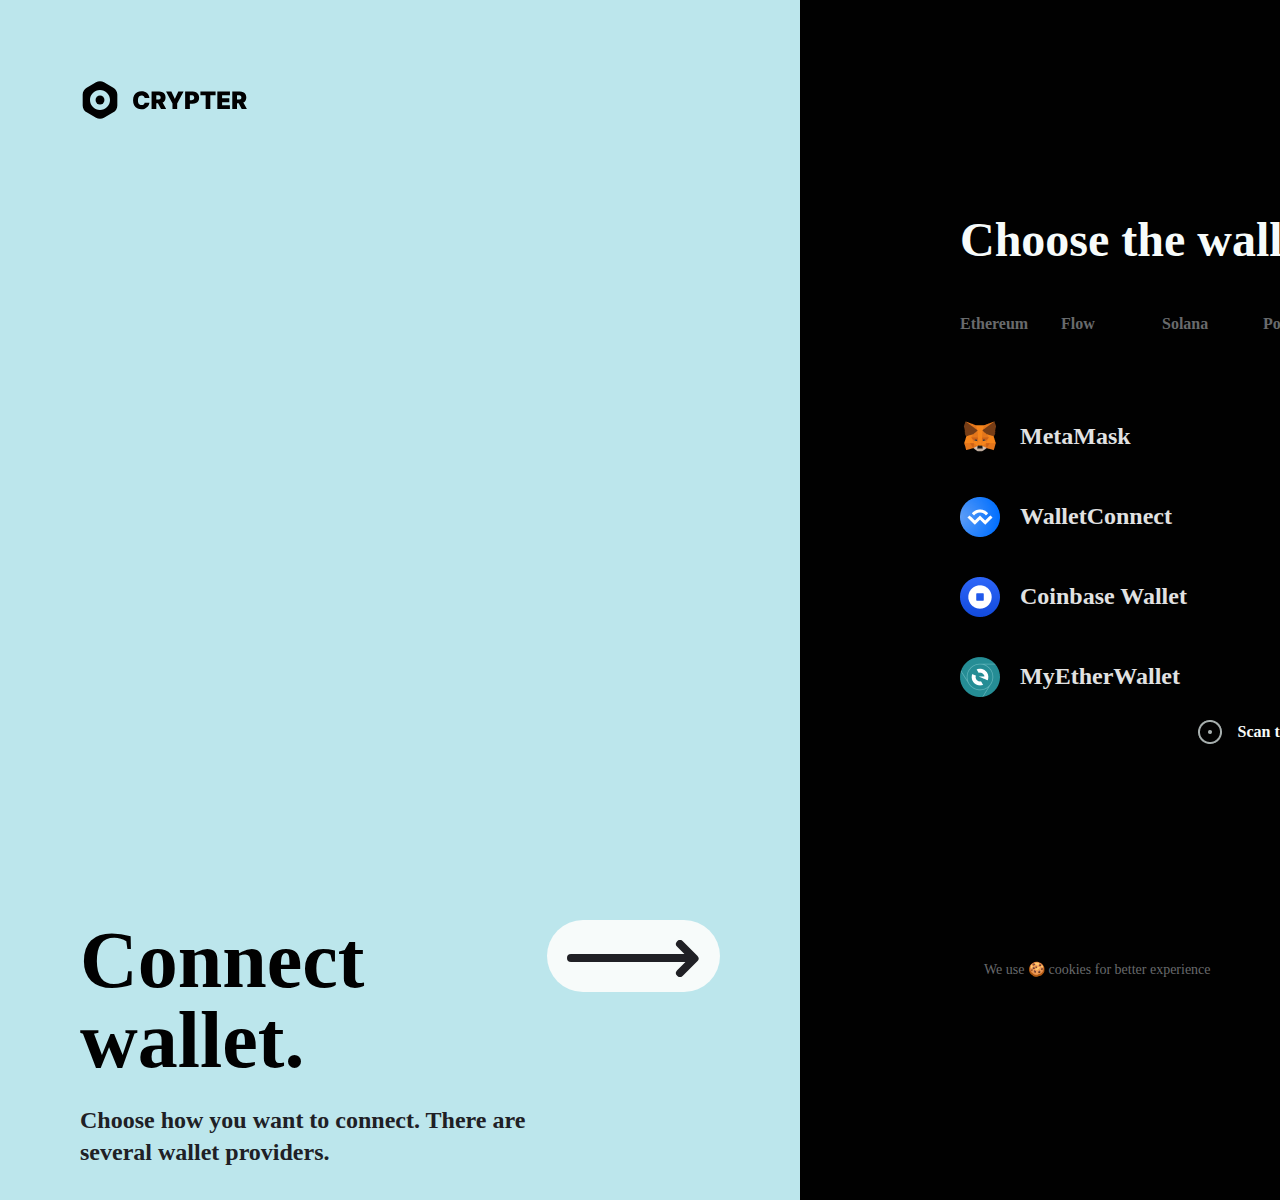
==== connect wallet.html @ 73dee532 "commit" ====
<!DOCTYPE html>
<html lang="en">
<head>
    <meta charset="UTF-8">
    <meta http-equiv="X-UA-Compatible" content="IE=edge">
    <meta name="viewport" content="width=device-width, initial-scale=1.0">
    <title>connect wallet</title>
    <link rel="stylesheet" href="./styles/reset.css">
    <link rel="stylesheet" href="./styles/connect wallet.css">
</head>
<body>
    <main>
        <div class="container1">
            <img class="logo" src="./img/logo.svg" alt="logo">
            <div class="container1-box">
                <div class="container1-content-box">
                    <h2 class="container1-title">Connect wallet.</h2>
                    <div class="box">
                        <img class="strelochka" src="./img/Group 2.svg" alt="strelochka">
                    </div>
                </div>
                <p class="container1-text">Choose how you want to connect. There are <br> several wallet providers.</p>
            </div>
        </div>
        <div class="container2">
            <div class="container2-box">
                <h2 class="container2-box-title">Choose the wallet</h2>
                <div class="container2-box-list">
                    <p class="container2-box-Ethereum">Ethereum</p>
                    <p class="container2-box-Flow">Flow</p>
                    <p class="container2-box-Solana">Solana</p>
                    <p class="container2-box-Polygon">Polygon</p>
                </div>
                <div class="wallet-icon-container">
                    <div class="wallet-icon-box1">
                        <img class="wallet-icon" src="./img/wallet icon.png" alt="wallet-icon">
                        <p class="wallet-icon-text">MetaMask</p>
                    </div>
                    <div class="wallet-icon-box2">
                        <img class="wallet-icon2" src="./img/wallet-icon2.png" alt="wallet-icon">
                        <p class="wallet-icon2-text">WalletConnect</p>
                    </div>
                    <div class="wallet-icon3-box1">
                        <img class="wallet-icon3" src="./img/wallet icon3.png" alt="wallet-icon">
                        <p class="wallet-icon3-text">Coinbase Wallet</p>
                    </div>
                    <div class="wallet-icon4-box1">
                        <img class="wallet-icon4" src="./img/wallet icon4.png" alt="wallet-icon">
                        <p class="wallet-icon4-text">MyEtherWallet</p>
                    </div>
                </div>
                <div class="container2-box-placeholder">
                    <img class="container2-placeholder" src="./img/placeholder.png" alt="placeholder">
                    <p class="container2-text">Scan to connect</p>
                </div>
                <div class="last-container">
                    <p class="last-container-text1">We use 🍪 cookies for better experience</p>
                    <p class="last-container-text2">Accept</p>
                </div>
            </div>
        </div>
    </main>
</body>
</html>
---- styles/connect wallet.css ----
body {
    width: 1600px;
    height: 1200px;
}
.container1 {
    width: 800px;
    height: 1200px;
    display: flex;
    flex-direction: column;
    justify-content: space-between;
    align-items: flex-start;
    padding: 80px;  
    background: #BCE6EC;
}
.container1-box {
    width: 640px;
    height: 248px;
    margin-top: 800px;
}
.container1-title {
    width: 520px;
    height: 160px;
    font-family: 'Inter';
    font-style: normal;
    font-weight: 800;
    font-size: 80px;
    line-height: 80px;
    color: #010101;
}
.container1-content-box {
    display: flex;
    flex-direction: row;
}
.box {
    width: 192px;
    height: 72px;
    right: 80px;
    bottom: 248px;
    background: #F7FBFA;
    border-radius: 48px;
}
.strelochka {
    margin-top: 20px;
    margin-left: 20px;
}
.container1-text {
    margin-top: 24px;
    width: 640px;
    height: 64px;
    font-family: 'Inter';
    font-style: normal;
    font-weight: 700;
    font-size: 24px;
    line-height: 32px;
    color: #202025;
}
.container2 {
    margin-left: 800px;
    margin-top: -1200px;
    padding: 80px;
    width: 800px;
    height: 1200px;
    background: #010101;
}
.container2-box {
    margin-top: 80px;
    margin-left: 80px;
}
.container2-box-title {
    margin-top: 136px;
    width: 640px;
    height: 48px;
    font-family: 'Inter';
    font-style: normal;
    font-weight: 800;
    font-size: 48px;
    line-height: 48px;
    color: #F7FBFA;
}
.container2-box-list {
    margin-top: 48px;
    display: flex;
    flex-direction: row;
    gap: 64px;
}
.container2-box-Ethereum {
    width: 37px;
    height: 24px;
    font-family: 'Inter';
    font-style: normal;
    font-weight: 700;
    font-size: 16px;
    line-height: 24px;
    color: #686A6C;
}
.container2-box-Flow {
    width: 37px;
    height: 24px;
    font-family: 'Inter';
    font-style: normal;
    font-weight: 700;
    font-size: 16px;
    line-height: 24px;
    color: #686A6C;
}
.container2-box-Solana {
    width: 37px;
    height: 24px;
    font-family: 'Inter';
    font-style: normal;
    font-weight: 700;
    font-size: 16px;
    line-height: 24px;
    color: #686A6C;
}
.container2-box-Polygon {
    width: 37px;
    height: 24px;
    font-family: 'Inter';
    font-style: normal;
    font-weight: 700;
    font-size: 16px;
    line-height: 24px;
    color: #686A6C;
}
.container2-box-Ethereum:hover {
    color: #F7FBFA;
}
.container2-box-Flow:hover {
    color: #F7FBFA;
}
.container2-box-Solana:hover {
    color: #F7FBFA;
}
.container2-box-Polygon:hover {
    color: #F7FBFA;
}
.wallet-icon-container {
    margin-top: 64px;
    gap: 20px;
}
.wallet-icon-box1 {
    display: flex;
    flex-direction: row;
    gap: 20px;
    width: 640px;
    height: 80px;
}
.wallet-icon-text {
    margin-top: 20px;
    width: 120px;
    height: 32px;
    font-family: 'Inter';
    font-style: normal;
    font-weight: 700;
    font-size: 24px;
    line-height: 32px;
    color: #E1E2E2;
}
.wallet-icon-box1:hover {
    border: 2px solid #4c7a08;
    border-radius: 12px;
    background: #202025;
}
.wallet-icon-box2 {
    display: flex;
    flex-direction: row;
    gap: 20px;
    width: 640px;
    height: 80px;
}
.wallet-icon2-text {
    margin-top: 20px;
    width: 169px;
    height: 32px;
    font-family: 'Inter';
    font-style: normal;
    font-weight: 700;
    font-size: 24px;
    line-height: 32px;
    color: #E1E2E2;
}
.wallet-icon-box2:hover {
    border: 2px solid #4c7a08;
    border-radius: 12px;
    background: #202025;
}
.wallet-icon3-box1 {
    display: flex;
    flex-direction: row;
    gap: 20px;
    width: 640px;
    height: 80px;
}
.wallet-icon3-text {
    margin-top: 20px;
    width: 185px;
    height: 32px;
    font-family: 'Inter';
    font-style: normal;
    font-weight: 700;
    font-size: 24px;
    line-height: 32px;
    color: #E1E2E2;
}
.wallet-icon3-box1:hover {
    border: 2px solid #4c7a08;
    border-radius: 12px;
    background: #202025;
}
.wallet-icon4-box1 {
    display: flex;
    flex-direction: row;
    gap: 20px;
    width: 640px;
    height: 80px;
}
.wallet-icon4-text {
    margin-top: 20px;
    width: 168px;
    height: 32px;
    font-family: 'Inter';
    font-style: normal;
    font-weight: 700;
    font-size: 24px;
    line-height: 32px;
    color: #E1E2E2;
}
.wallet-icon4-box1:hover {
    border: 2px solid #4c7a08;
    border-radius: 12px;
    background: #202025;
}
.wallet-icon {
    margin-top: 17px;
    width: 40px;
    height: 40px;
}
.wallet-icon2 {
    margin-top: 17px;
    width: 40px;
    height: 40px;
}
.wallet-icon3 {
    margin-top: 17px;
    width: 40px;
    height: 40px;
}
.wallet-icon4 {
    margin-top: 17px;
    width: 40px;
    height: 40px;
}
.container2-box-placeholder {
    display: flex;
    flex-direction: row;
    justify-content: center;
    align-items: center;
    padding: 0px;
    gap: 16px;
    width: 640px;
    height: 24px;
}
.container2-text {
    width: 125px;
    height: 24px;
    font-family: 'Inter';
    font-style: normal;
    font-weight: 700;
    font-size: 16px;
    line-height: 24px;
    color: #F7FBFA;
}
.last-container {
    margin-top: 200px;
    display: flex;
    flex-direction: row;
    justify-content: space-between;
    align-items: center;
    padding: 16px 24px;
    gap: 8px;
    width: 640px;
    height: 52px;
}
.last-container-text1 {
    width: 257px;
    height: 20px;
    font-family: 'Inter';
    font-style: normal;
    font-weight: 500;
    font-size: 14px;
    line-height: 20px;
    color: #686A6C;
}
.last-container-text2 {
    width: 47px;
    height: 20px;
    font-family: 'Inter';
    font-style: normal;
    font-weight: 500;
    font-size: 14px;
    line-height: 20px;
    color: #F7FBFA;
}
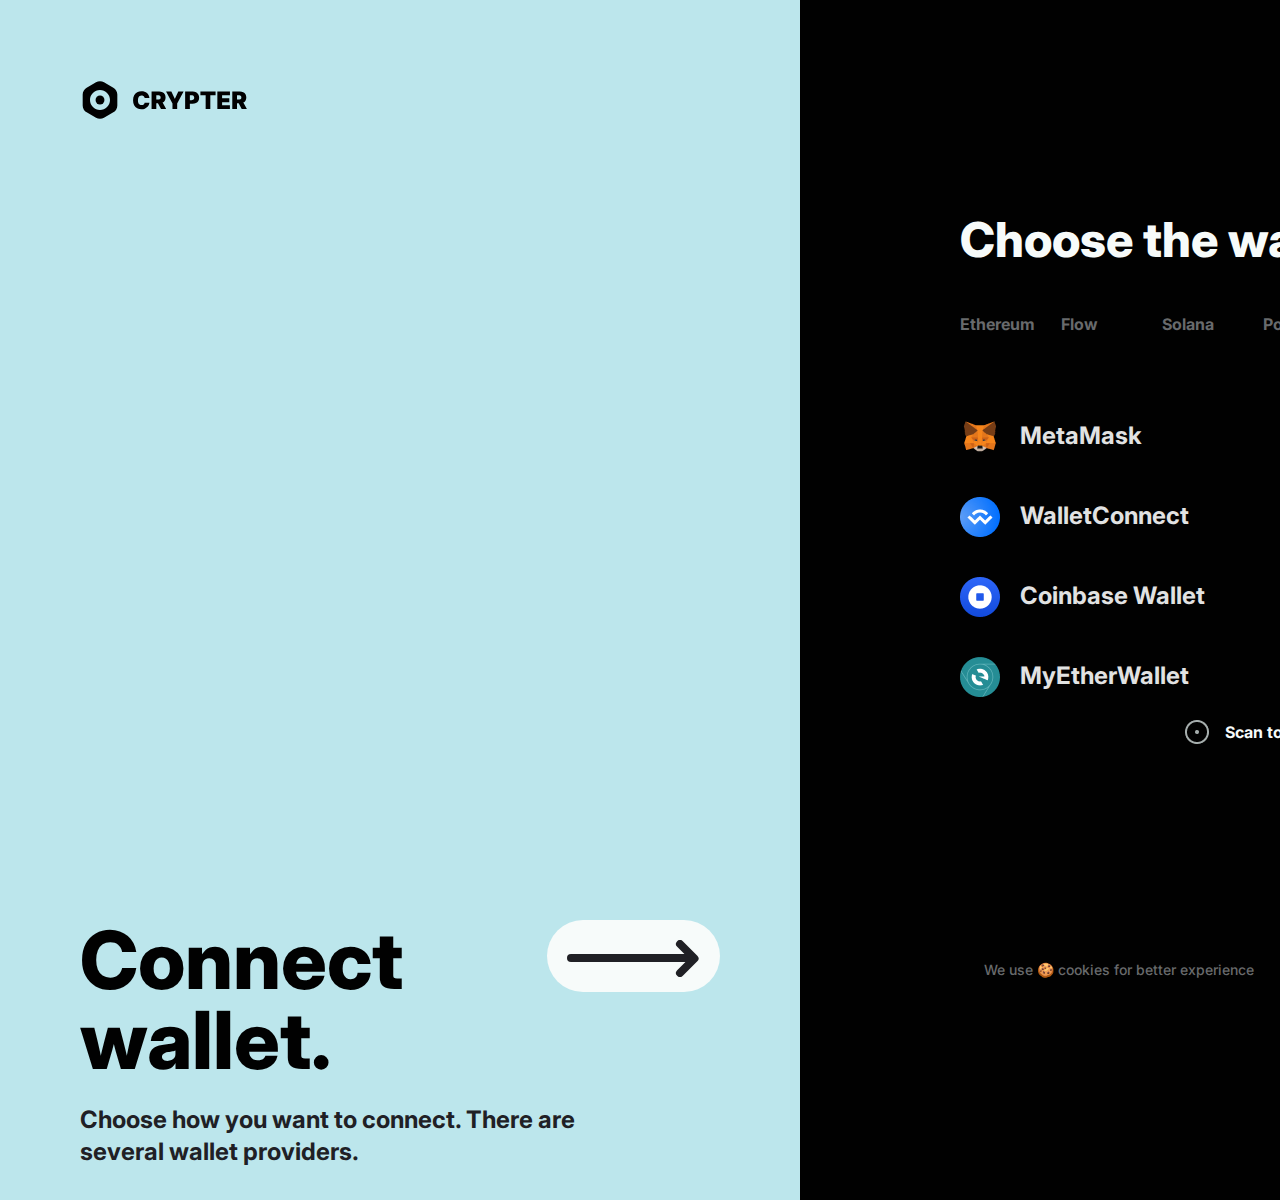
==== commit d09ca4ac: "commit" ====
--- a/connect wallet.html
+++ b/connect wallet.html
@@ -7,6 +7,10 @@
     <title>connect wallet</title>
     <link rel="stylesheet" href="./styles/reset.css">
     <link rel="stylesheet" href="./styles/connect wallet.css">
+    <link rel="preconnect" href="https://fonts.googleapis.com">
+    <link rel="preconnect" href="https://fonts.gstatic.com" crossorigin>
+    <link href="https://fonts.googleapis.com/css2?family=Inter:wght@400;500;600;700;800&display=swap" rel="stylesheet">
+    <link rel="stylesheet" href="https://cdn.jsdelivr.net/npm/swiper@9/swiper-bundle.min.css" />
 </head>
 <body>
     <main>
--- a/styles/connect wallet.css
+++ b/styles/connect wallet.css
@@ -194,7 +194,7 @@
 }
 .wallet-icon3-text {
     margin-top: 20px;
-    width: 185px;
+    width: 200px;
     height: 32px;
     font-family: 'Inter';
     font-style: normal;
@@ -262,7 +262,7 @@
     height: 24px;
 }
 .container2-text {
-    width: 125px;
+    width: 150px;
     height: 24px;
     font-family: 'Inter';
     font-style: normal;
@@ -283,7 +283,7 @@
     height: 52px;
 }
 .last-container-text1 {
-    width: 257px;
+    width: 300px;
     height: 20px;
     font-family: 'Inter';
     font-style: normal;
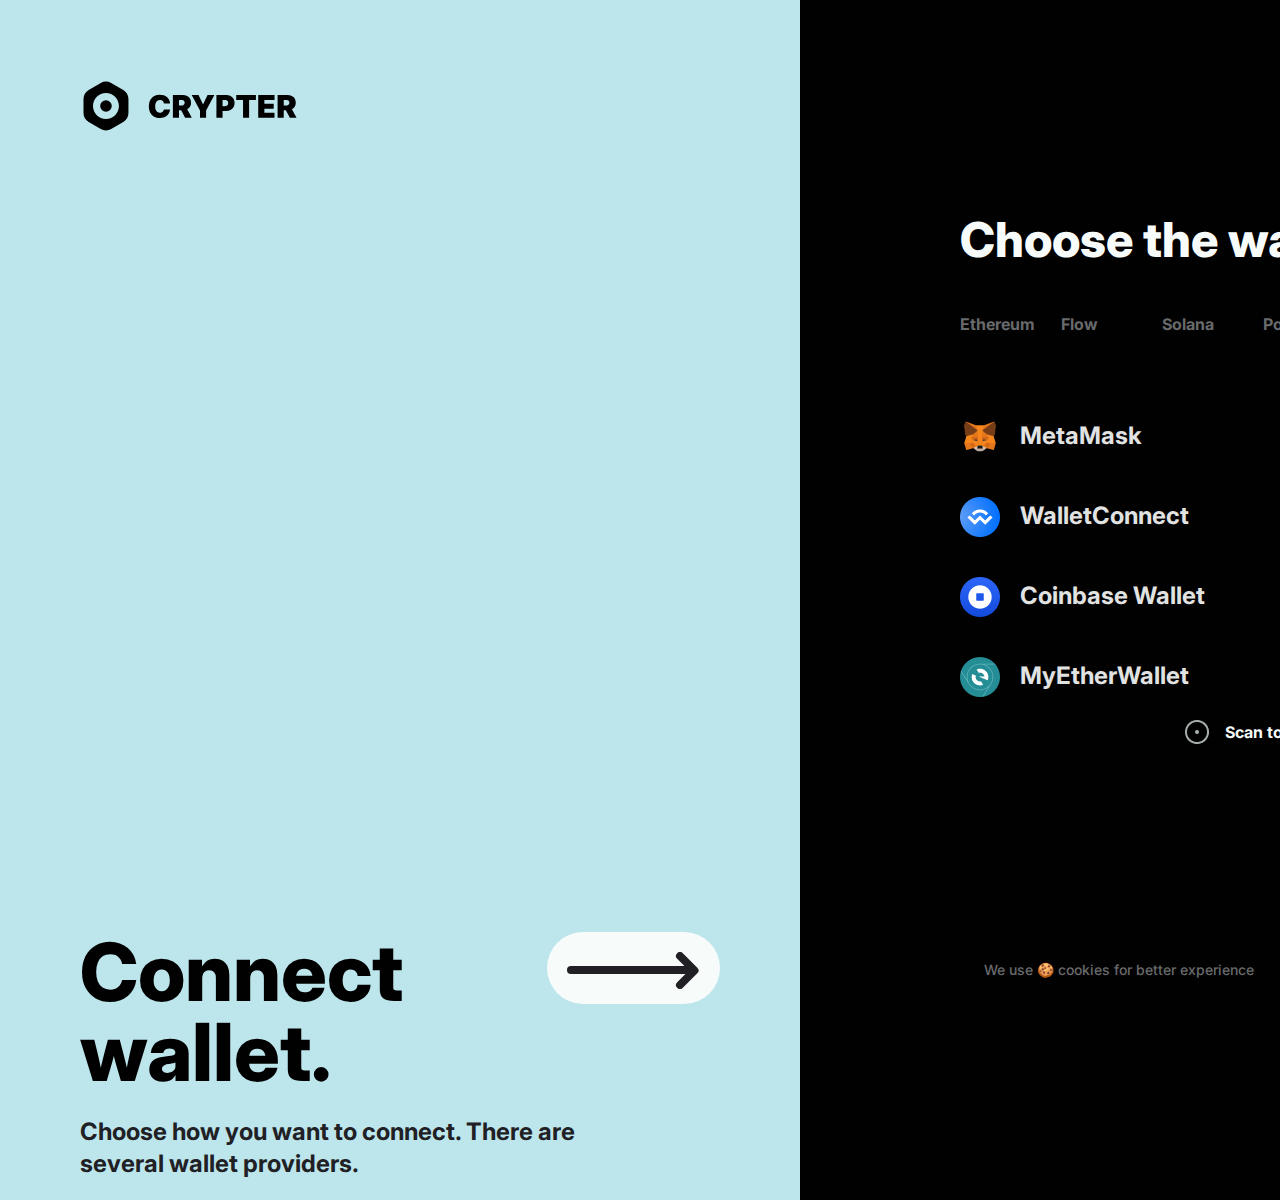
==== commit babe66e5: "commit" ====
--- a/connect wallet.html
+++ b/connect wallet.html
@@ -10,12 +10,13 @@
     <link rel="preconnect" href="https://fonts.googleapis.com">
     <link rel="preconnect" href="https://fonts.gstatic.com" crossorigin>
     <link href="https://fonts.googleapis.com/css2?family=Inter:wght@400;500;600;700;800&display=swap" rel="stylesheet">
-    <link rel="stylesheet" href="https://cdn.jsdelivr.net/npm/swiper@9/swiper-bundle.min.css" />
 </head>
 <body>
     <main>
         <div class="container1">
-            <img class="logo" src="./img/logo.svg" alt="logo">
+            <a href="index.html" class="logo-brand">
+                <img src="./img/logo.svg" alt="logo" class="logo">
+            </a>
             <div class="container1-box">
                 <div class="container1-content-box">
                     <h2 class="container1-title">Connect wallet.</h2>
--- a/styles/connect wallet.css
+++ b/styles/connect wallet.css
@@ -11,6 +11,9 @@
     align-items: flex-start;
     padding: 80px;  
     background: #BCE6EC;
+}
+.logo{
+    width: 218.4px;
 }
 .container1-box {
     width: 640px;
